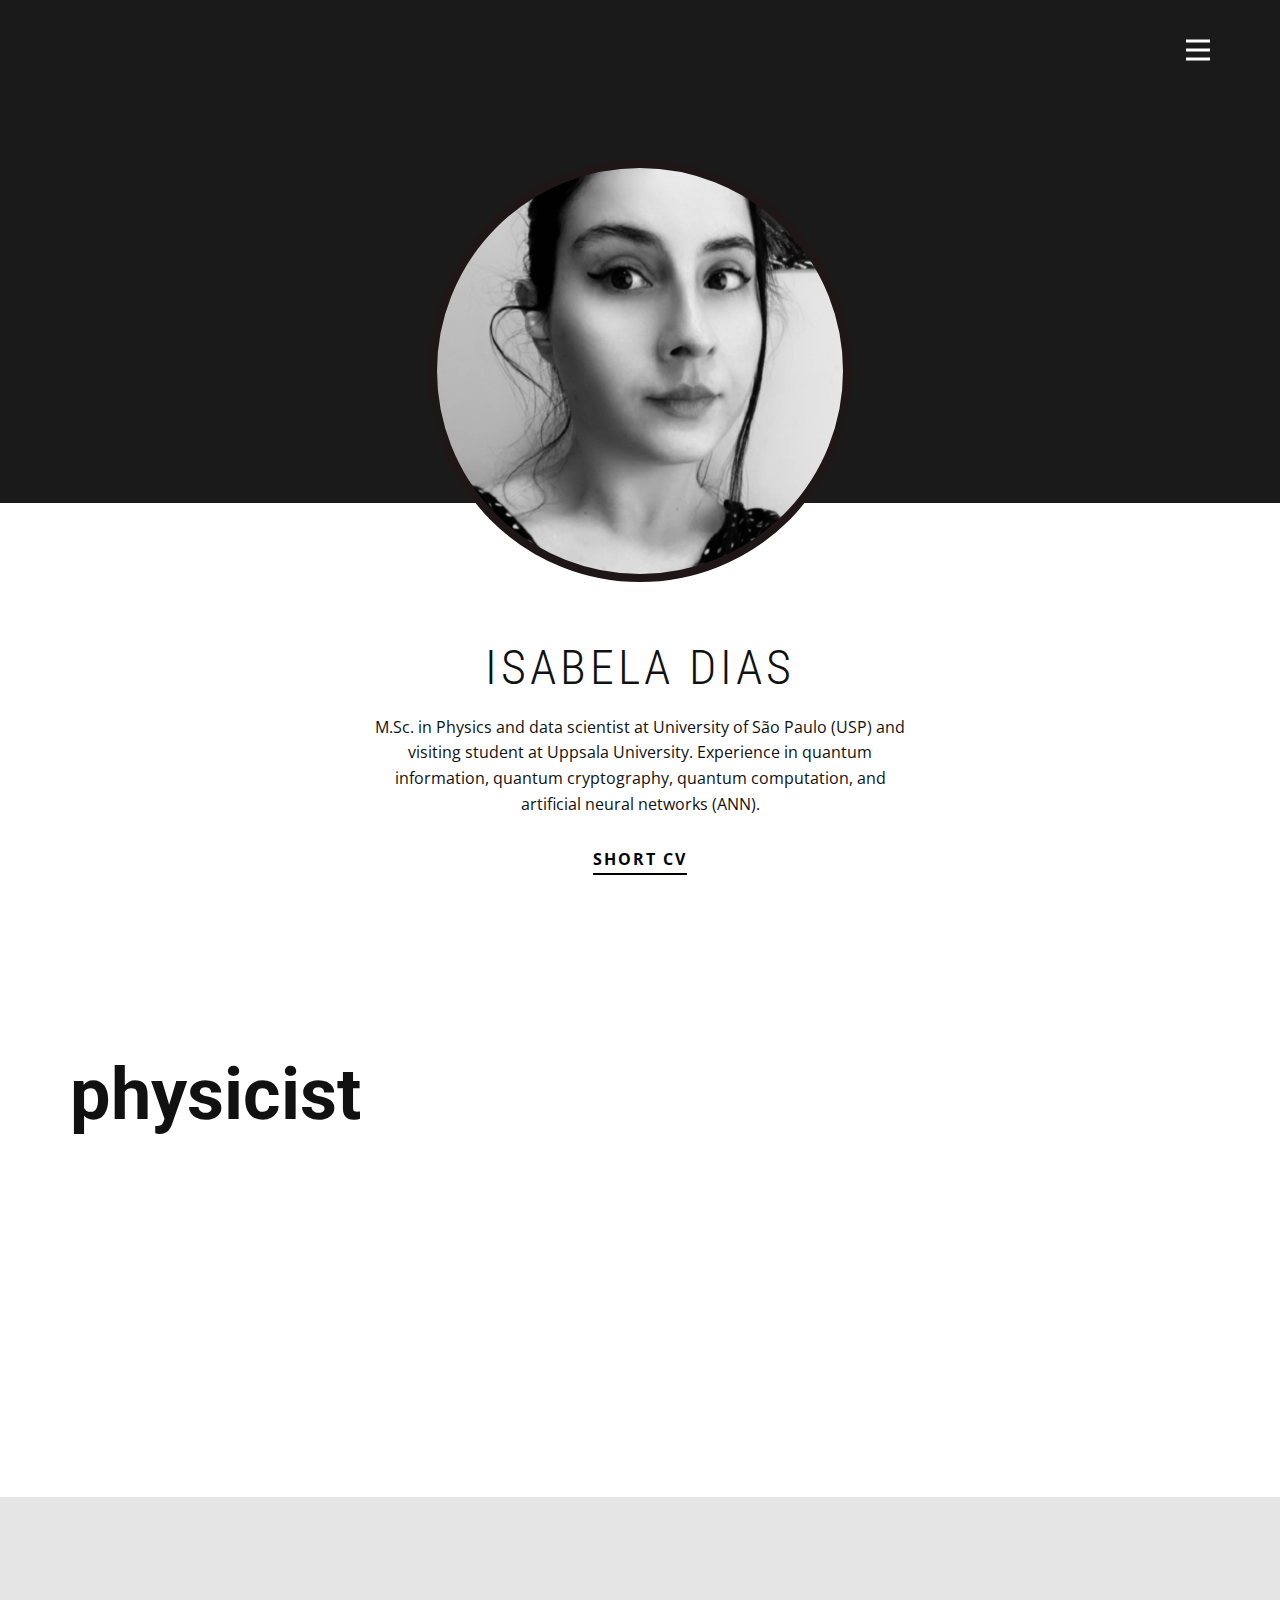
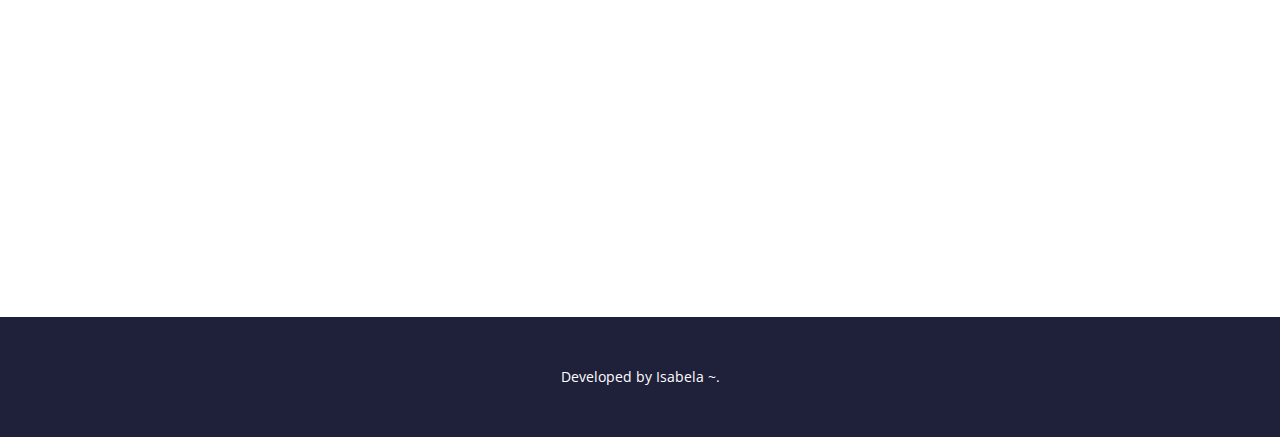
==== index.html @ 96446f8a "Update index.html" ====
<!DOCTYPE html>
<html style="font-size: 16px;" lang="pt"><head>
    <meta name="viewport" content="width=device-width, initial-scale=1.0">
    <meta charset="utf-8">
    <meta name="keywords" content="Isabela Portfolio ">
    <meta name="description" content="">
    <title>Isabela Portfolio</title>
    <link rel="stylesheet" href="nicepage.css" media="screen">
<link rel="stylesheet" href="Page-2.css" media="screen">
    <script class="u-script" type="text/javascript" src="jquery-1.9.1.min.js" defer=""></script>
    <script class="u-script" type="text/javascript" src="nicepage.js" defer=""></script>
    <meta name="generator" content="Nicepage 6.1.0, nicepage.com">
    <link id="u-theme-google-font" rel="stylesheet" href="https://fonts.googleapis.com/css?family=Roboto:100,100i,300,300i,400,400i,500,500i,700,700i,900,900i|Open+Sans:300,300i,400,400i,500,500i,600,600i,700,700i,800,800i">
    <link id="u-page-google-font" rel="stylesheet" href="https://fonts.googleapis.com/css?family=Roboto+Condensed:300,300i,400,400i,700,700i|Montserrat:100,100i,200,200i,300,300i,400,400i,500,500i,600,600i,700,700i,800,800i,900,900i">
    
    <script type="application/ld+json">{
		"@context": "http://schema.org",
		"@type": "Organization",
		"name": "",
		"url": "/"
}</script>
    <meta name="theme-color" content="#1f203a">
    <meta property="og:title" content="Page 2">
    <meta property="og:type" content="website">
    <link rel="canonical" href="/">
  <meta data-intl-tel-input-cdn-path="intlTelInput/"></head>
  <body data-home-page="https://website6081915.nicepage.io/Page-2.html?version=04c9fdb7-61df-9a42-c0bf-28a8fa87aa4c" data-home-page-title="Page 2" data-path-to-root="./" data-include-products="false" class="u-body u-xl-mode" data-lang="pt"><header class="u-clearfix u-grey-90 u-header" id="sec-ab9d" data-animation-name="" data-animation-duration="0" data-animation-delay="0" data-animation-direction=""><div class="u-clearfix u-sheet u-sheet-1">
        <nav class="u-menu u-menu-hamburger u-offcanvas u-menu-1" data-responsive-from="XL">
          <div class="menu-collapse" style="font-size: 1rem; letter-spacing: 0px; font-weight: 500;">
            <a class="u-button-style u-custom-active-border-color u-custom-active-color u-custom-border u-custom-border-color u-custom-borders u-custom-hover-border-color u-custom-hover-color u-custom-left-right-menu-spacing u-custom-padding-bottom u-custom-text-active-color u-custom-text-color u-custom-text-hover-color u-custom-top-bottom-menu-spacing u-nav-link u-text-active-palette-1-base u-text-hover-palette-2-base u-text-white" href="#">
              <svg class="u-svg-link" viewBox="0 0 24 24"><use xlink:href="#menu-hamburger"></use></svg>
              <svg class="u-svg-content" version="1.1" id="menu-hamburger" viewBox="0 0 16 16" x="0px" y="0px" xmlns:xlink="http://www.w3.org/1999/xlink" xmlns="http://www.w3.org/2000/svg"><g><rect y="1" width="16" height="2"></rect><rect y="7" width="16" height="2"></rect><rect y="13" width="16" height="2"></rect>
</g></svg>
            </a>
          </div>
          <div class="u-custom-menu u-nav-container">
            <ul class="u-nav u-spacing-2 u-unstyled u-nav-1"><li class="u-nav-item"><a class="u-active-grey-5 u-border-active-palette-1-base u-border-hover-palette-1-base u-button-style u-hover-grey-10 u-nav-link u-text-active-palette-3-base u-text-hover-palette-3-base u-text-palette-3-base" href="#" style="padding: 10px 20px;">Home</a>
</li></ul>
          </div>
          <div class="u-custom-menu u-nav-container-collapse">
            <div class="u-black u-container-style u-inner-container-layout u-opacity u-opacity-95 u-sidenav">
              <div class="u-inner-container-layout u-sidenav-overflow">
                <div class="u-menu-close"></div>
                <ul class="u-align-center u-nav u-popupmenu-items u-unstyled u-nav-2"><li class="u-nav-item"><a class="u-button-style u-nav-link" href="#" style="padding: 10px 20px;">Home</a>
</li></ul>
              </div>
            </div>
            <div class="u-black u-menu-overlay u-opacity u-opacity-70"></div>
          </div>
        </nav>
      </div></header>
    <section class="u-align-center u-clearfix u-section-1" id="carousel_a717">
      <div class="u-expanded-width u-grey-90 u-shape u-shape-rectangle u-shape-1"></div>
      <div alt="" class="u-border-8 u-border-custom-color-1 u-image u-image-circle u-image-1" data-image-width="1041" data-image-height="528"></div>
      <h2 class="u-custom-font u-font-roboto-condensed u-text u-text-1">Isabela Dias</h2>
      <p class="u-text u-text-2"> M.Sc. in Physics and data scientist at University of São Paulo (USP) and visiting student at Uppsala University. Experience in quantum information,
quantum cryptography, quantum computation, and artificial neural
networks (ANN).</p>
      <a href="https://drive.google.com/file/d/1LCxwx0ZQzUrxL9MBb8OxssWRioSPxpEj/view?usp=sharing" target="_blank" class="u-active-none u-border-2 u-border-black u-border-no-left u-border-no-right u-border-no-top u-btn u-btn-rectangle u-button-style u-hover-none u-none u-btn-1" >Short cv</a>
    </section>
    <section class="u-clearfix u-grey-10 u-valign-top-lg u-valign-top-xl u-section-2" id="sec-7c5b">
      <div class="u-expanded-width u-shape u-shape-rectangle u-white u-shape-1"></div>
      <div class="data-layout-selected u-clearfix u-gutter-50 u-layout-wrap u-layout-wrap-1">
        <div class="u-layout">
          <div class="u-layout-row">
            <div class="u-container-style u-layout-cell u-left-cell u-size-30 u-layout-cell-1">
              <div class="u-container-layout u-container-layout-1">
                <h2 class="u-align-left u-text u-text-1">
                  <span style="font-weight: 700;">physicist</span>
                </h2>
              </div>
            </div>
            <div class="u-container-style u-layout-cell u-right-cell u-size-30 u-layout-cell-2">
              <div class="u-container-layout u-container-layout-2"></div>
            </div>
          </div>
        </div>
      </div>
    </section>
    <section class="u-clearfix u-white u-section-3" id="carousel_96a0">
      <div class="u-clearfix u-sheet u-valign-middle-lg u-valign-middle-md u-valign-middle-xl u-sheet-1">
        <div class="data-layout-selected u-clearfix u-expanded-width u-layout-wrap u-layout-wrap-1">
          <div class="u-layout">
            <div class="u-layout-row">
              <div class="u-align-right u-container-style u-layout-cell u-size-30 u-layout-cell-1">
                <div class="u-container-layout u-container-layout-1"></div>
              </div>
              <div class="u-container-style u-layout-cell u-size-30 u-layout-cell-2">
                <div class="u-container-layout u-valign-middle u-container-layout-2"></div>
              </div>
            </div>
          </div>
        </div>
      </div>
    </section>
    <section class="u-clearfix u-section-4" id="carousel_9d5a">
      <div class="u-clearfix u-sheet u-valign-middle u-sheet-1">
        <div class="u-border-6 u-border-grey-dark-1 u-line u-line-horizontal u-line-1"></div><span class="u-icon u-icon-circle u-text-palette-1-base u-icon-1"><svg class="u-svg-link" preserveAspectRatio="xMidYMin slice" viewBox="0 0 512 512" style=""><use xlink:href="#svg-2223"></use></svg><svg class="u-svg-content" viewBox="0 0 512 512" x="0px" y="0px" id="svg-2223" style="enable-background:new 0 0 512 512;"><g><g><path d="M374.108,373.328c-7.829-7.792-20.492-7.762-28.284,0.067L276,443.557V20c0-11.046-8.954-20-20-20    c-11.046,0-20,8.954-20,20v423.558l-69.824-70.164c-7.792-7.829-20.455-7.859-28.284-0.067c-7.83,7.793-7.859,20.456-0.068,28.285    l104,104.504c0.006,0.007,0.013,0.012,0.019,0.018c7.792,7.809,20.496,7.834,28.314,0.001c0.006-0.007,0.013-0.012,0.019-0.018    l104-104.504C381.966,393.785,381.939,381.121,374.108,373.328z"></path>
</g>
</g></svg></span>
        <a href="https://github.com/isadays?tab=repositories" target="_blank" class="u-align-center u-custom-font u-font-montserrat u-text u-text-1">View portfolio</a>
      </div>
    </section>
    <section class="u-align-center u-clearfix u-white u-section-5" id="sec-4a05"></section>
    <section class="u-clearfix u-section-6" id="carousel_4f5f">
      <div class="u-clearfix u-sheet u-sheet-1">
        <div class="data-layout-selected u-clearfix u-expanded-width u-layout-wrap u-layout-wrap-1">
          <div class="u-layout">
            <div class="u-layout-row">
              <div class="u-align-left u-container-style u-layout-cell u-size-30 u-layout-cell-1">
                <div class="u-container-layout u-container-layout-1"></div>
              </div>
              <div class="u-align-right u-container-style u-layout-cell u-size-30 u-layout-cell-2">
                <div class="u-container-layout u-valign-bottom-lg u-valign-bottom-md u-valign-bottom-xl u-valign-middle-sm u-valign-middle-xs u-container-layout-2"></div>
              </div>
            </div>
          </div>
        </div>
      </div>
    </section>
    
    
    
    <footer class="u-align-center u-clearfix u-footer u-palette-1-base u-footer" id="sec-0f65"><div class="u-clearfix u-sheet u-sheet-1">
        <p class="u-small-text u-text u-text-variant u-text-1">Developed by Isabela ~.</p>
      </div></footer>
  
</body></html>
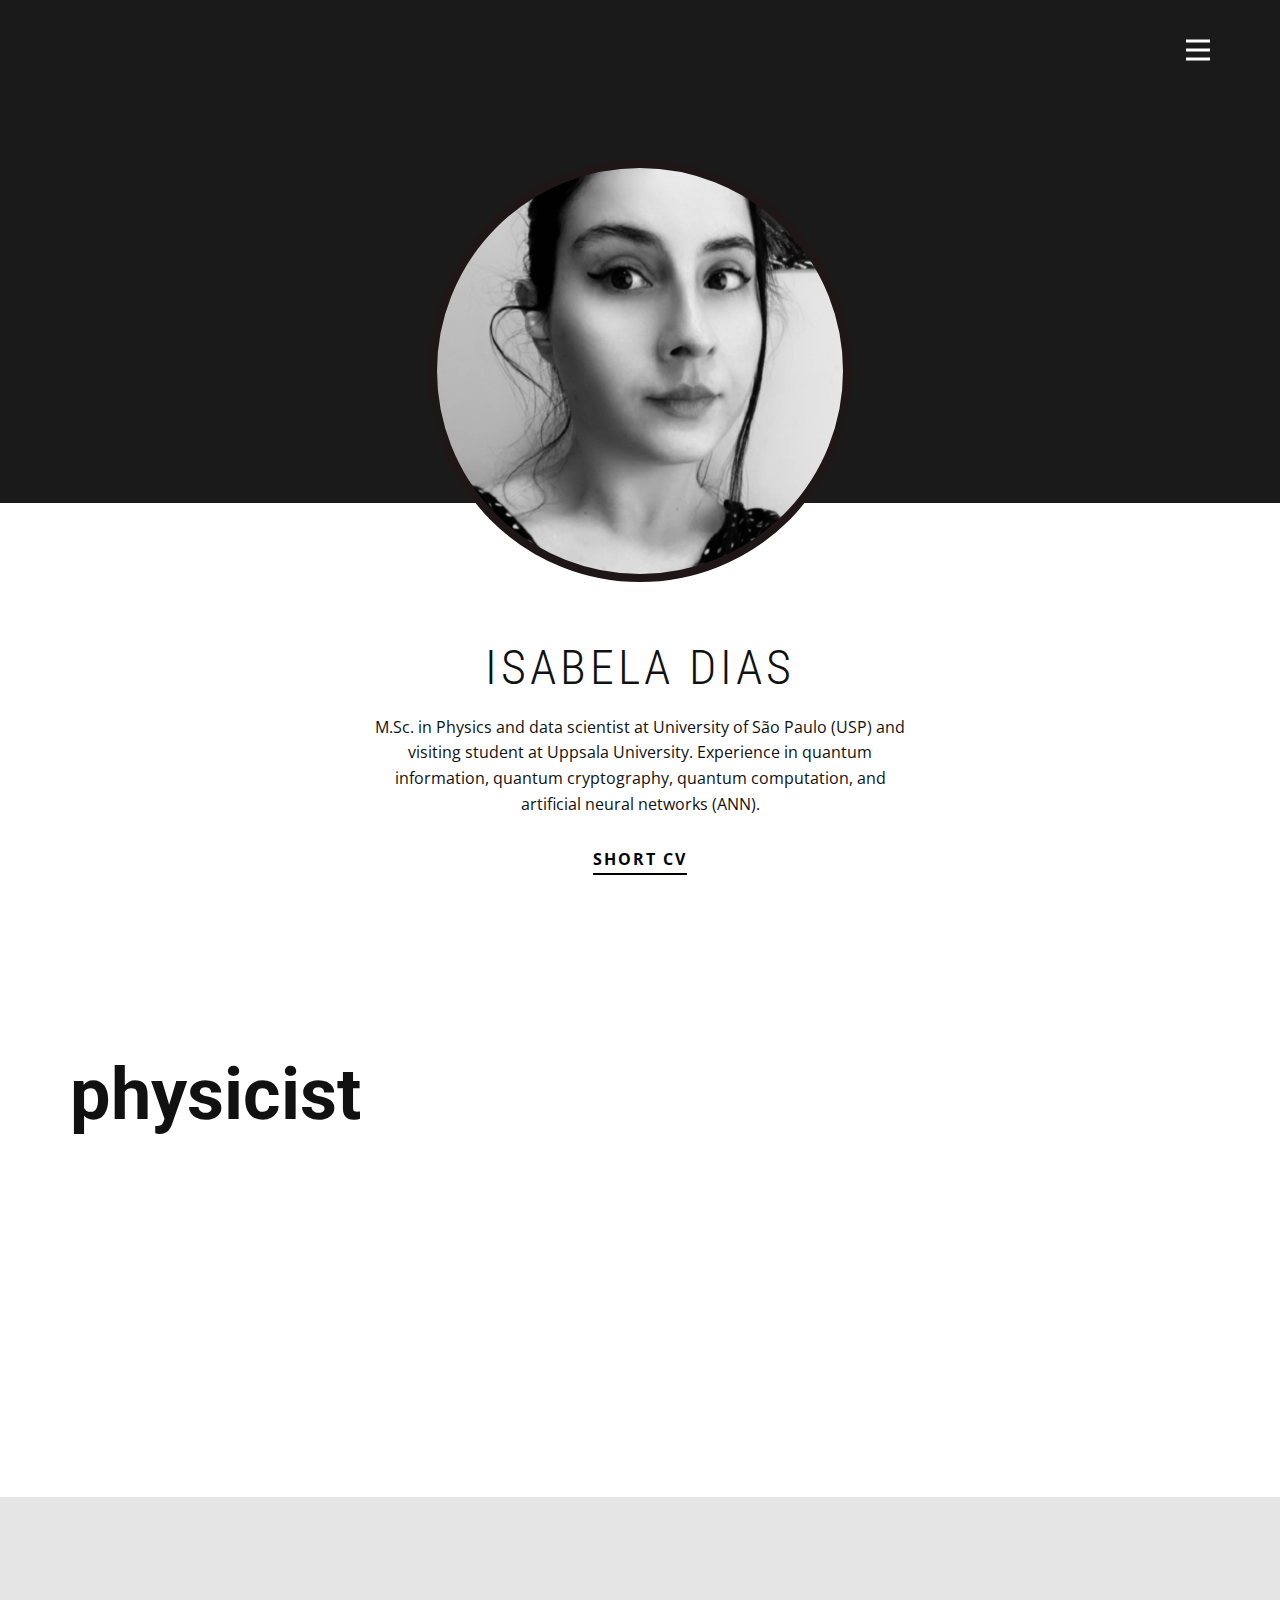
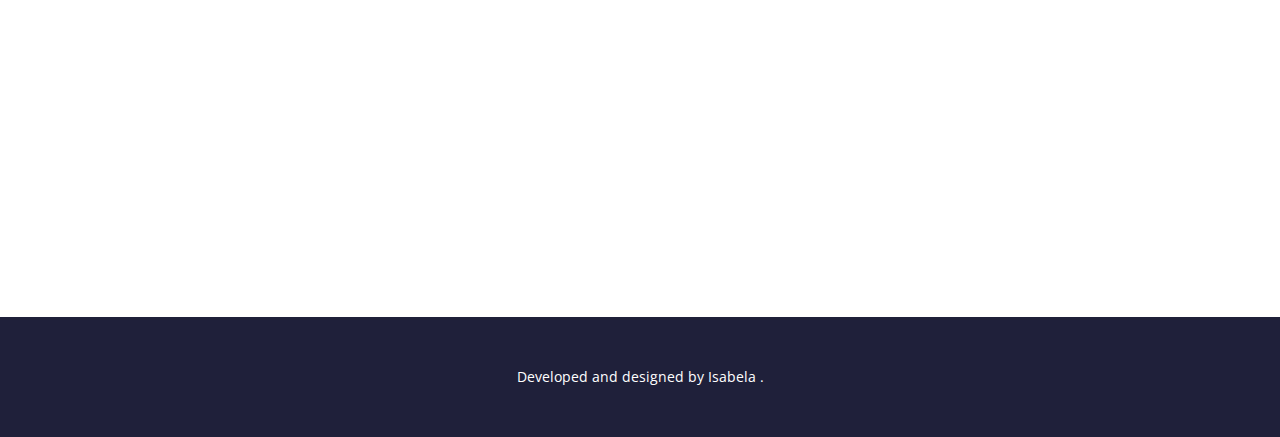
==== commit 18e1a251: "Update index.html" ====
--- a/index.html
+++ b/index.html
@@ -118,11 +118,9 @@
         </div>
       </div>
     </section>
-    
-    
-    
+	  
     <footer class="u-align-center u-clearfix u-footer u-palette-1-base u-footer" id="sec-0f65"><div class="u-clearfix u-sheet u-sheet-1">
-        <p class="u-small-text u-text u-text-variant u-text-1">Developed by Isabela ~.</p>
+        <p class="u-small-text u-text u-text-variant u-text-1">Developed and designed by Isabela .</p>
       </div></footer>
   
 </body></html>
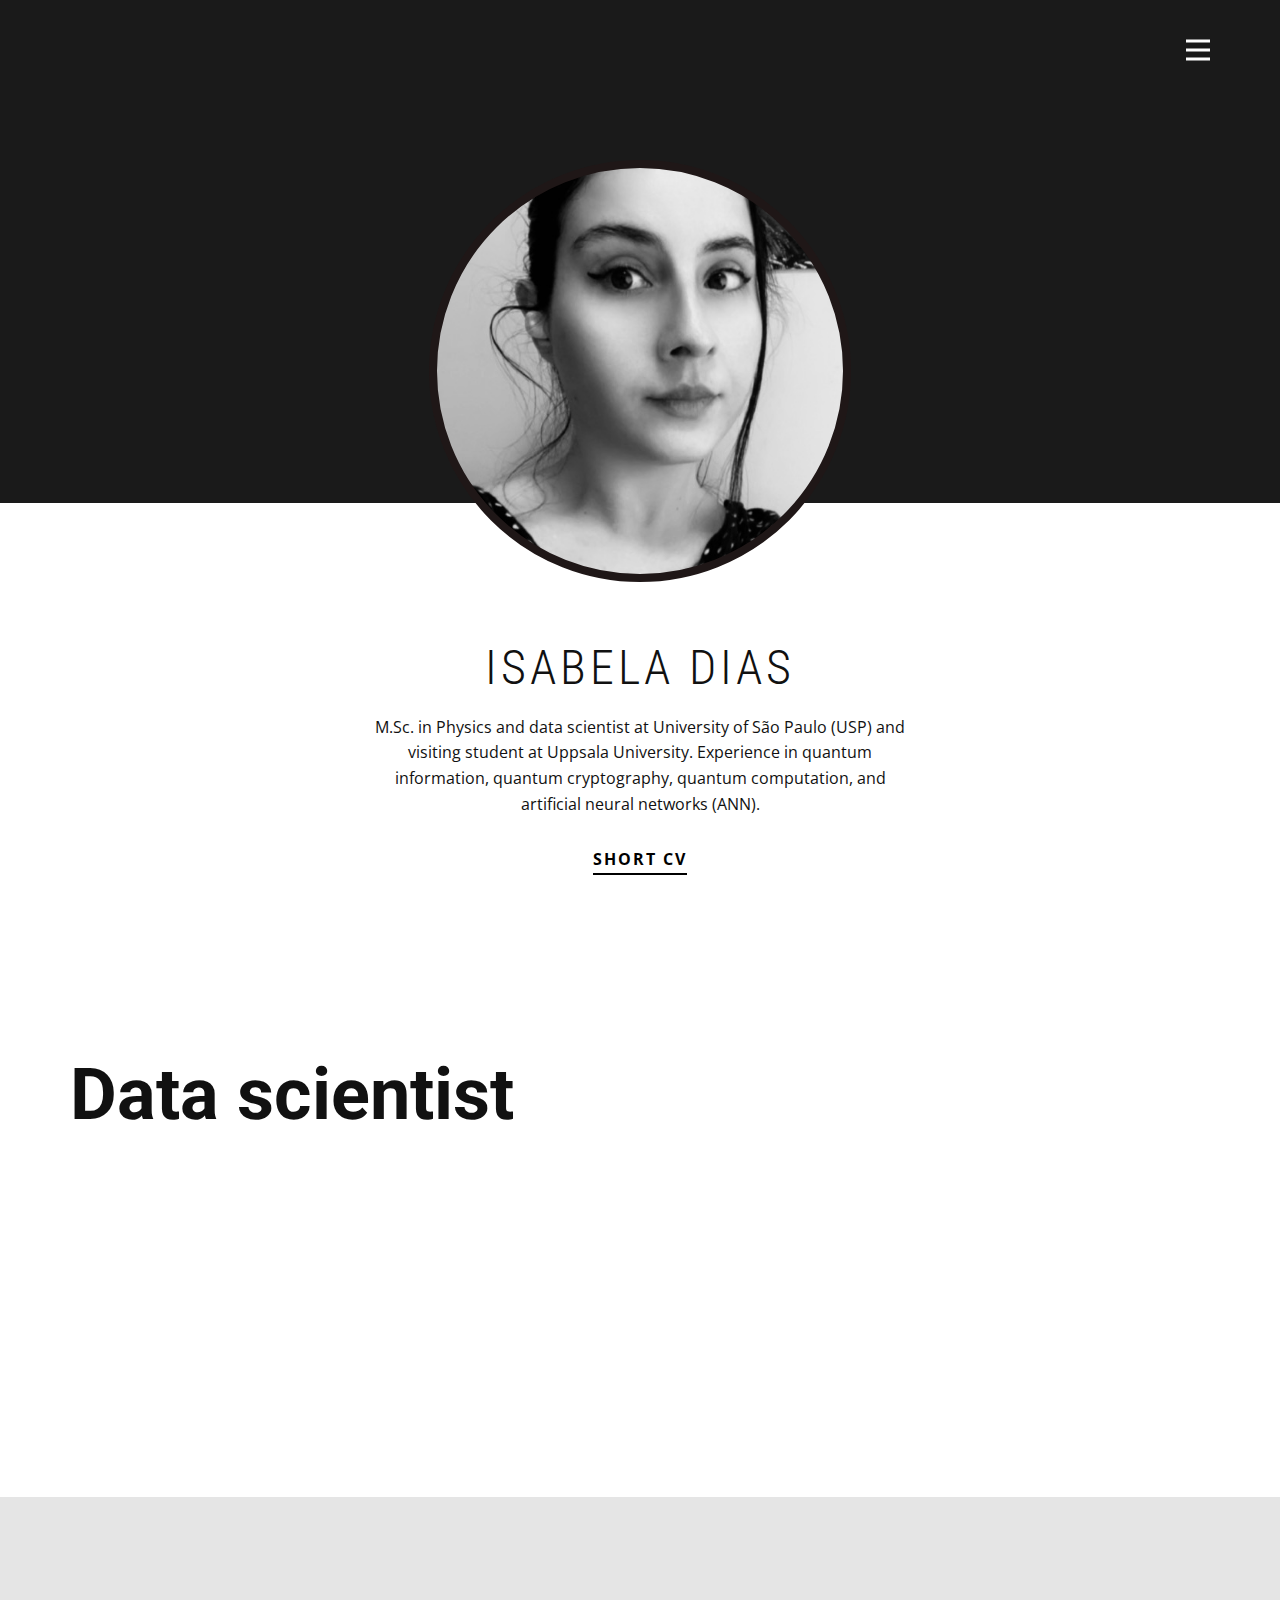
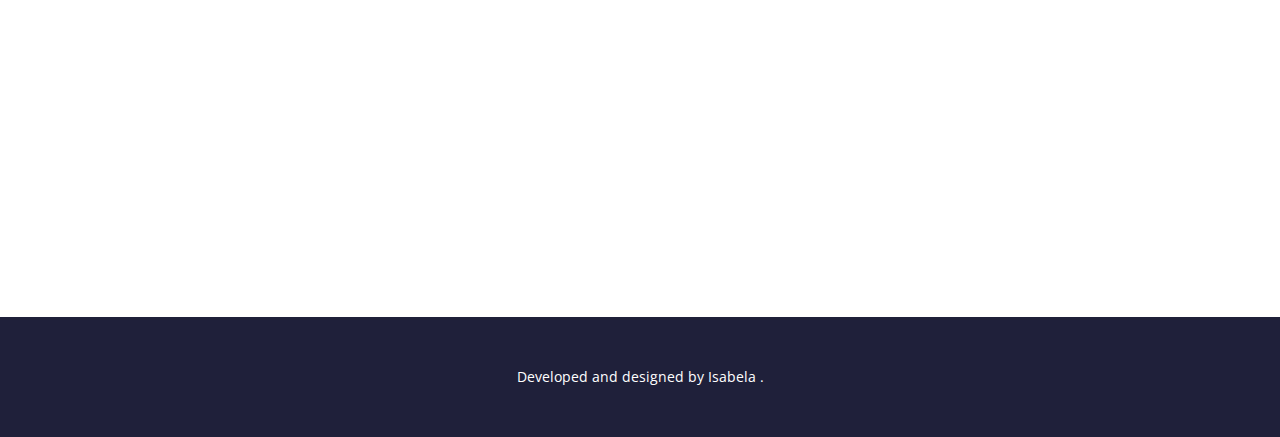
==== commit 24dbb3bd: "Update index.html" ====
--- a/index.html
+++ b/index.html
@@ -41,7 +41,7 @@
             <div class="u-black u-container-style u-inner-container-layout u-opacity u-opacity-95 u-sidenav">
               <div class="u-inner-container-layout u-sidenav-overflow">
                 <div class="u-menu-close"></div>
-                <ul class="u-align-center u-nav u-popupmenu-items u-unstyled u-nav-2"><li class="u-nav-item"><a class="u-button-style u-nav-link" href="#" style="padding: 10px 20px;">Home</a>
+                <ul class="u-align-center u-nav u-popupmenu-items u-unstyled u-nav-2"><li class="u-nav-item"><a class="u-button-style u-nav-link" href="https://isadays.github.io/" style="padding: 10px 20px;">Home</a>
 </li></ul>
               </div>
             </div>
@@ -66,7 +66,7 @@
             <div class="u-container-style u-layout-cell u-left-cell u-size-30 u-layout-cell-1">
               <div class="u-container-layout u-container-layout-1">
                 <h2 class="u-align-left u-text u-text-1">
-                  <span style="font-weight: 700;">physicist</span>
+                  <span style="font-weight: 700;">Data scientist</span>
                 </h2>
               </div>
             </div>
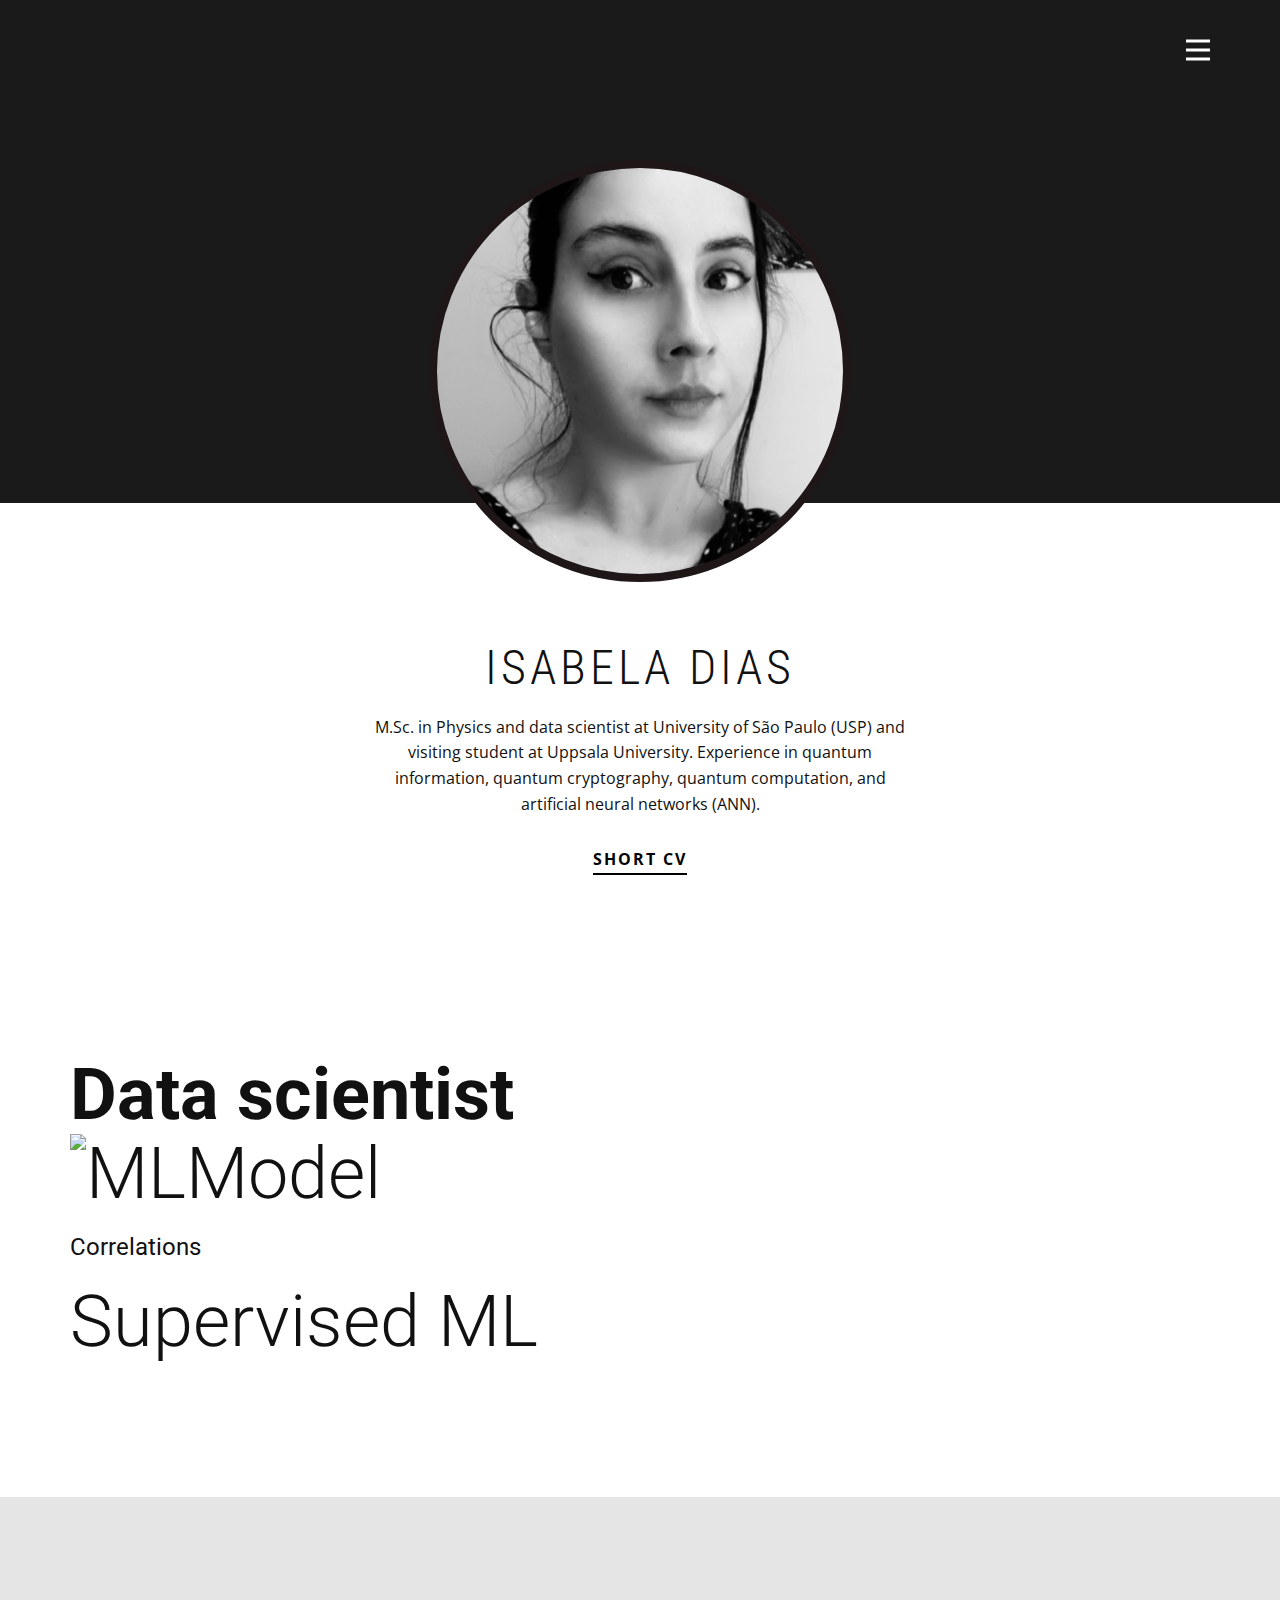
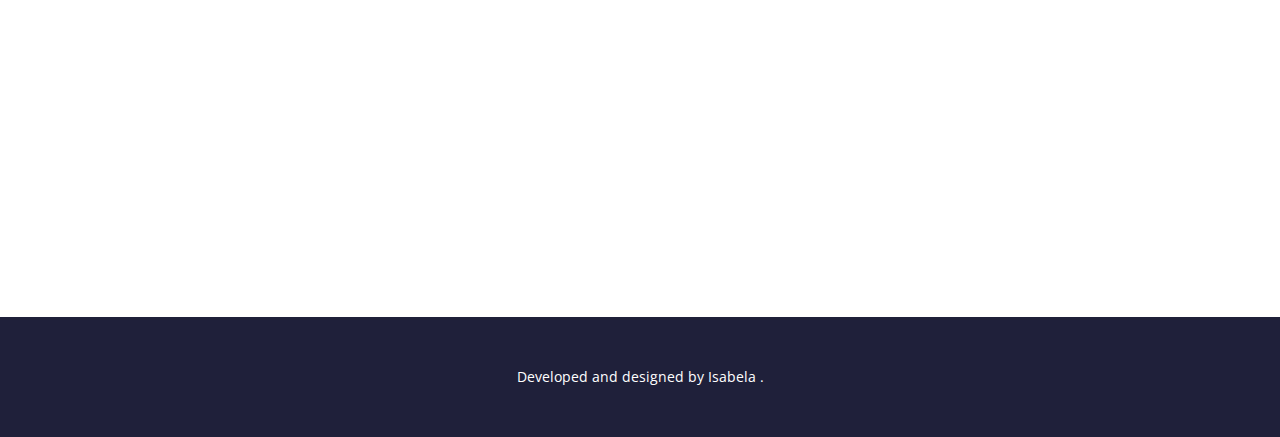
==== commit a7a524cf: "Update index.html" ====
--- a/index.html
+++ b/index.html
@@ -67,6 +67,14 @@
               <div class="u-container-layout u-container-layout-1">
                 <h2 class="u-align-left u-text u-text-1">
                   <span style="font-weight: 700;">Data scientist</span>
+			<div class="container">
+  <img src="correlation3.png" alt="MLModel" style="width:100%;">
+  <div class="text-block">
+    <h4>Correlations</h4>
+    <p>Supervised ML</p>
+  </div>
+</div>
+			
                 </h2>
               </div>
             </div>
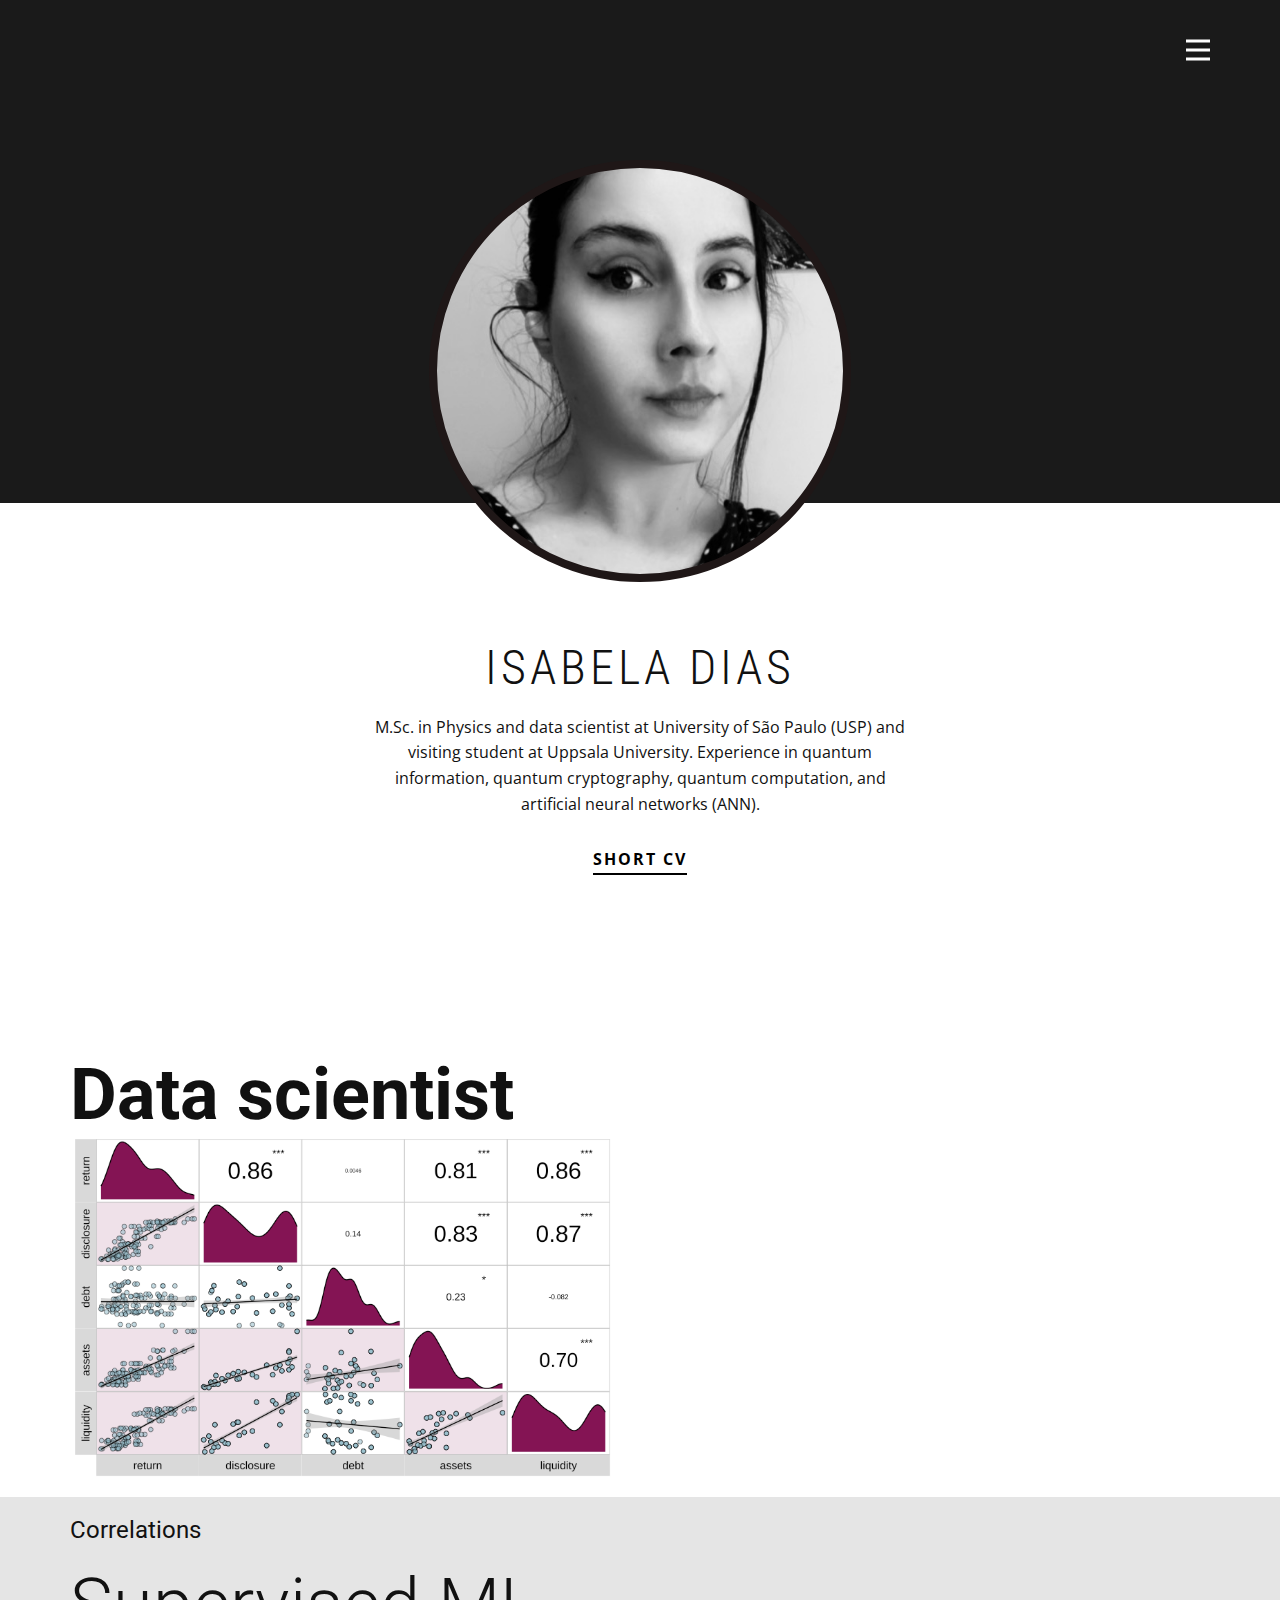
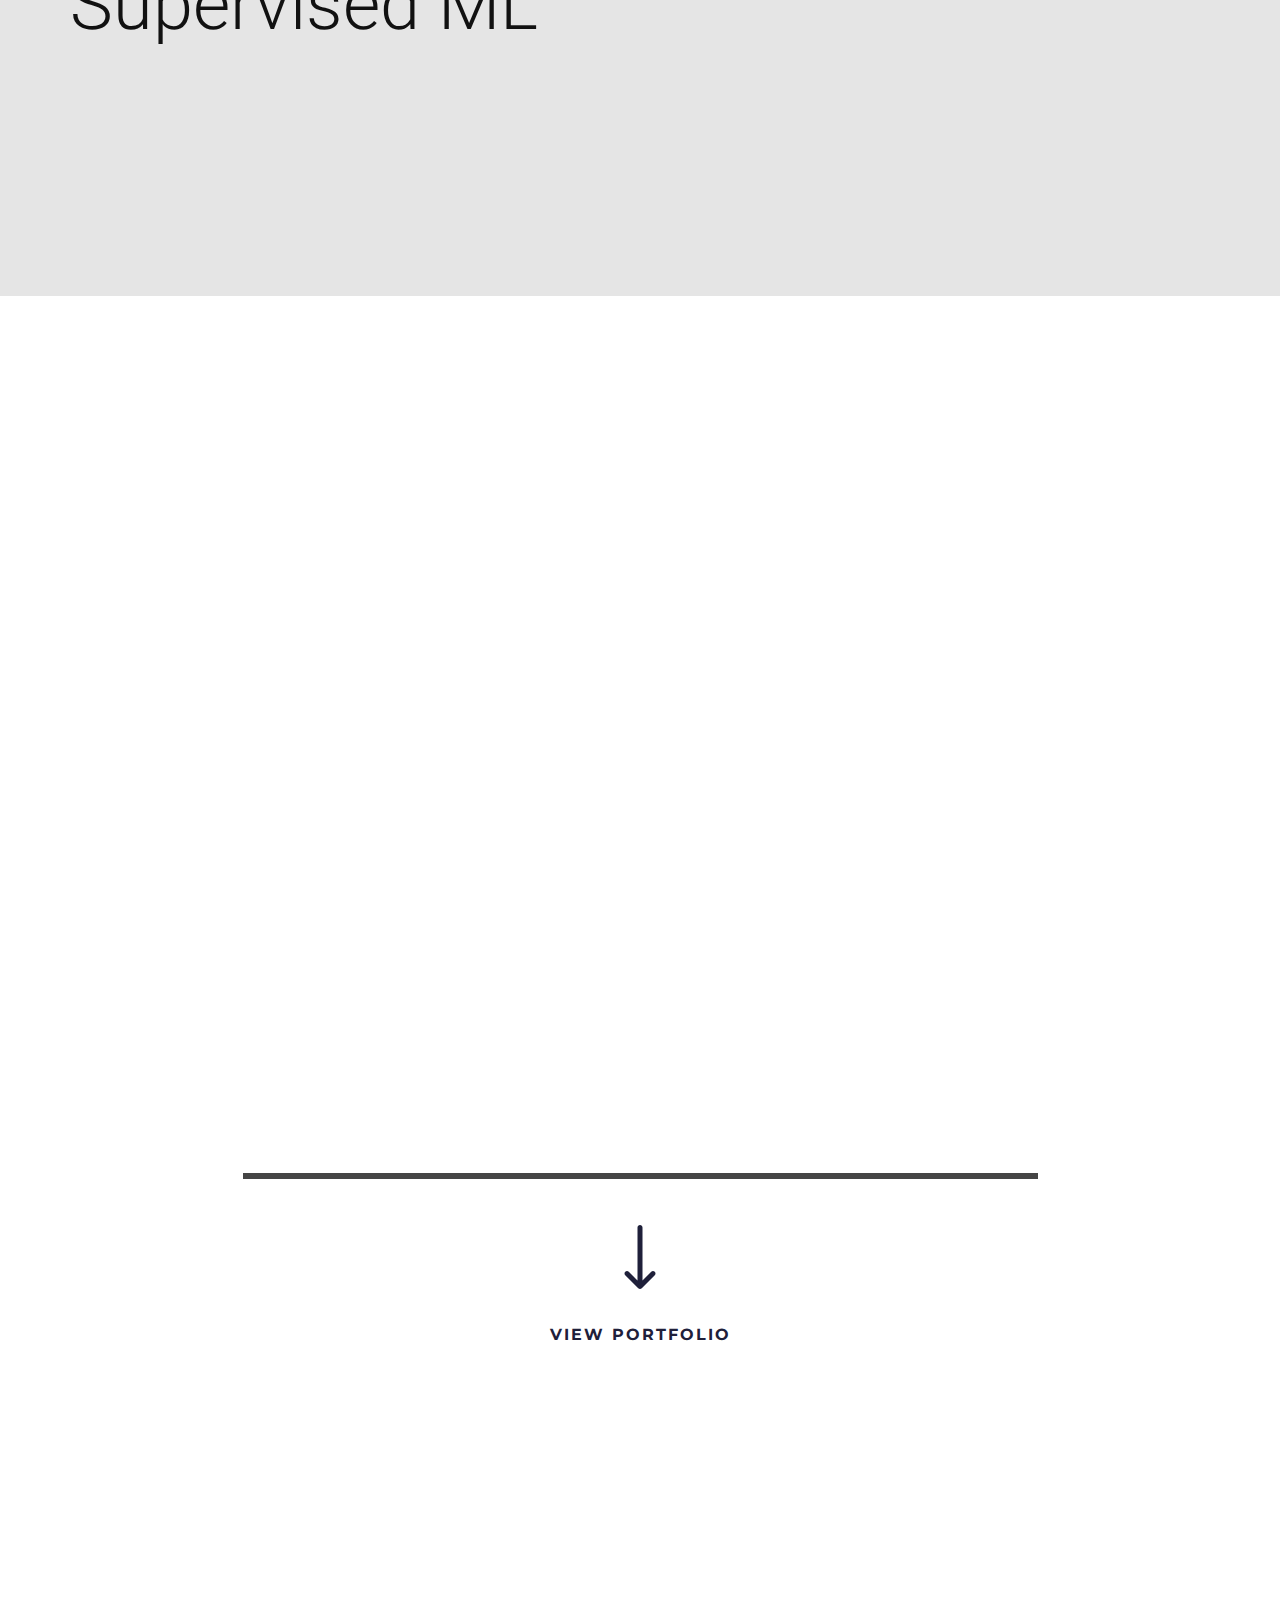
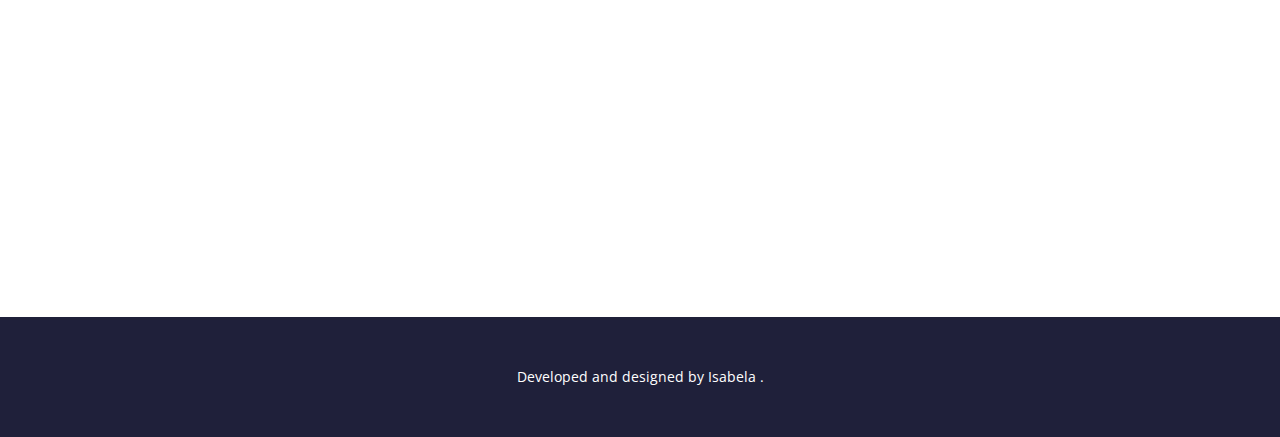
==== commit 5cb04a87: "Update index.html" ====
--- a/index.html
+++ b/index.html
@@ -68,7 +68,7 @@
                 <h2 class="u-align-left u-text u-text-1">
                   <span style="font-weight: 700;">Data scientist</span>
 			<div class="container">
-  <img src="correlation3.png" alt="MLModel" style="width:100%;">
+  <img src="images/correlation3.png" alt="MLModel" style="width:100%;">
   <div class="text-block">
     <h4>Correlations</h4>
     <p>Supervised ML</p>
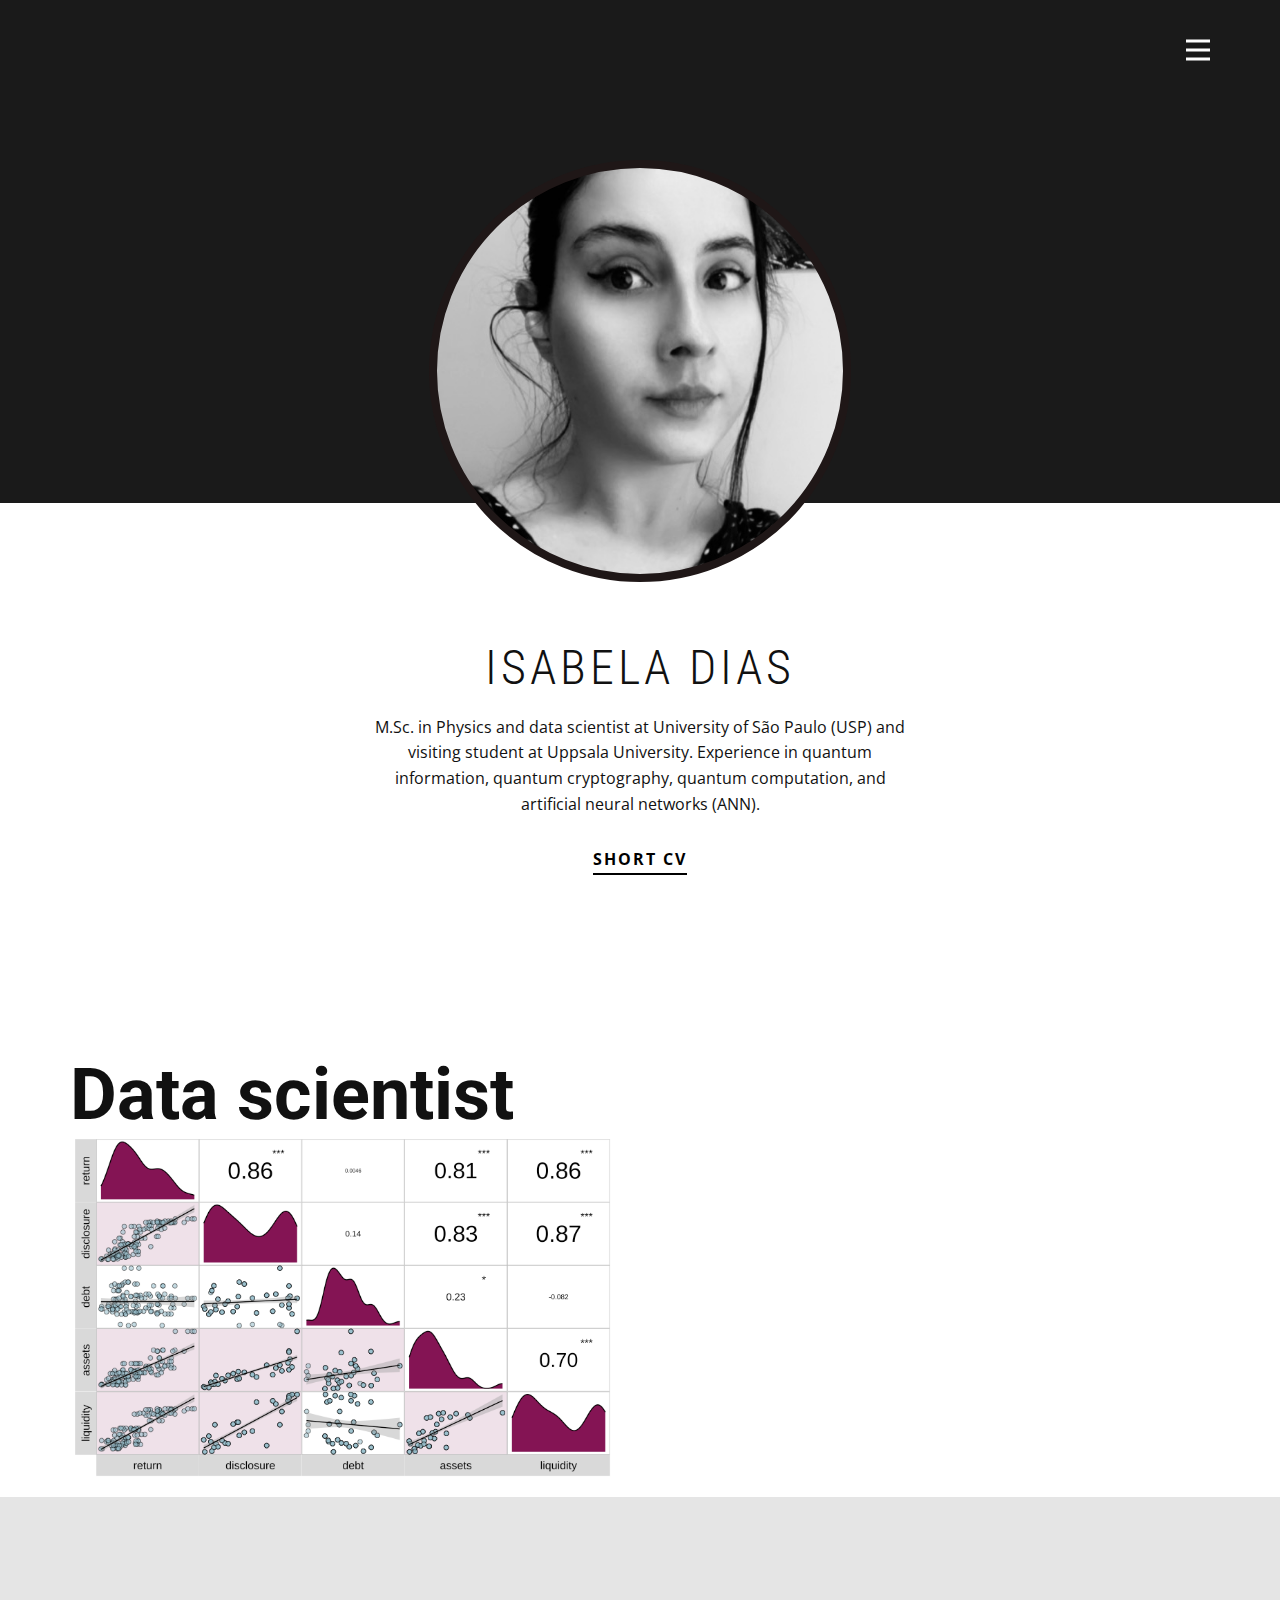
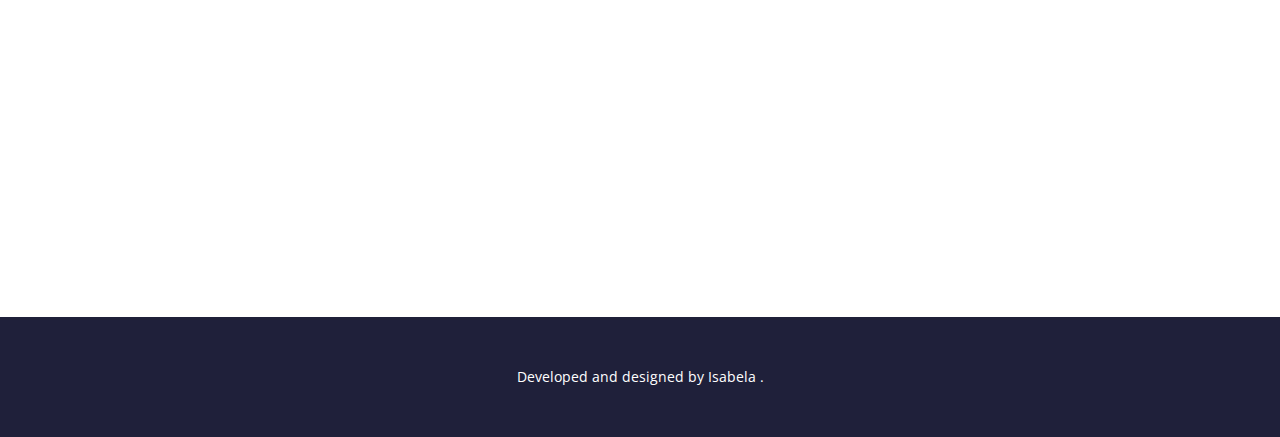
==== commit 6f7f0bd2: "Update index.html" ====
--- a/index.html
+++ b/index.html
@@ -70,8 +70,6 @@
 			<div class="container">
   <img src="images/correlation3.png" alt="MLModel" style="width:100%;">
   <div class="text-block">
-    <h4>Correlations</h4>
-    <p>Supervised ML</p>
   </div>
 </div>
 			
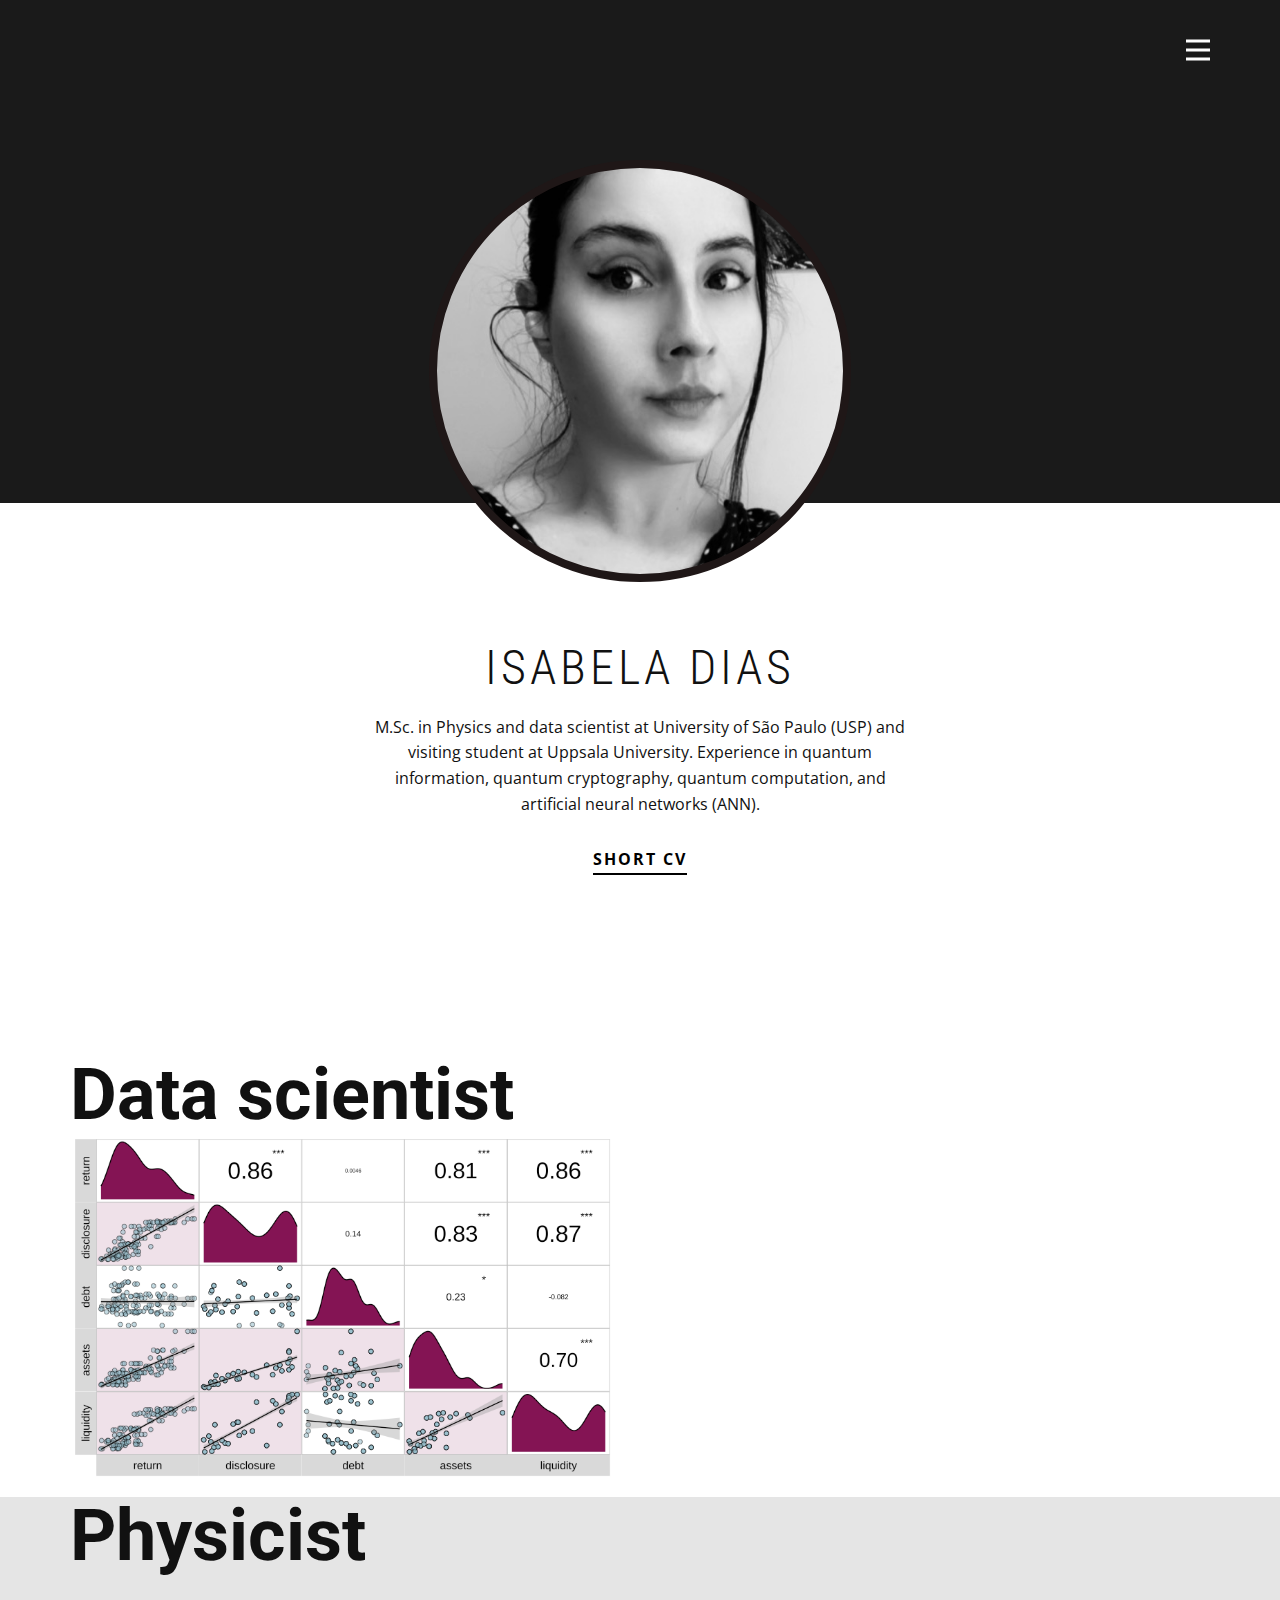
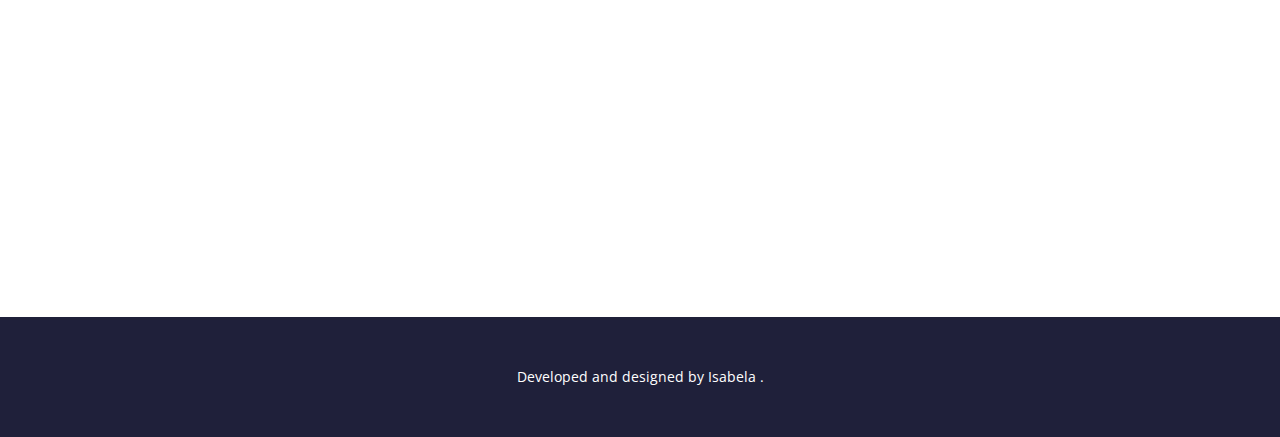
==== commit ceedf172: "Update index.html" ====
--- a/index.html
+++ b/index.html
@@ -70,9 +70,9 @@
 			<div class="container">
   <img src="images/correlation3.png" alt="MLModel" style="width:100%;">
   <div class="text-block">
+	  <span style="font-weight: 700;">Physicist</span>
   </div>
 </div>
-			
                 </h2>
               </div>
             </div>
